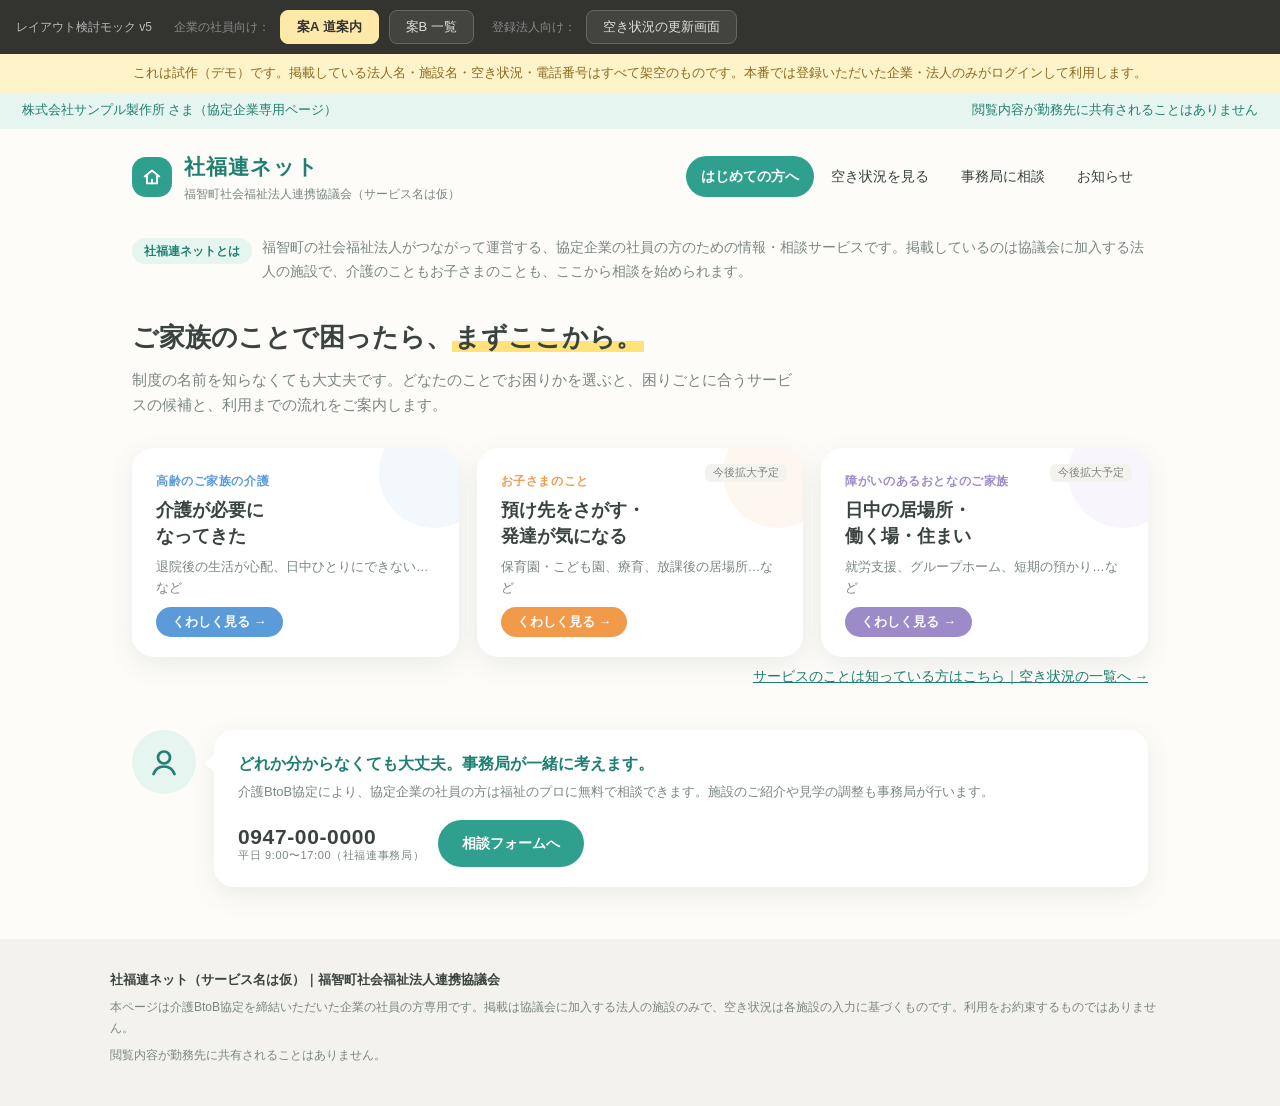
==== index.html @ cb3954a2 "社福連ネット 試作デモ（データはすべて架空） Co-Authored-By: Claude Fable 5 <noreply@anthropic.com>" ====
<!DOCTYPE html>
<html lang="ja">
<head>
<meta charset="UTF-8">
<meta http-equiv="refresh" content="0; url=kigyo.html">
<title>社福連ネット（仮称）</title>
</head>
<body>
<p><a href="kigyo.html">企業向けページへ移動します（自動で切り替わらない場合はこちら）</a></p>
</body>
</html>
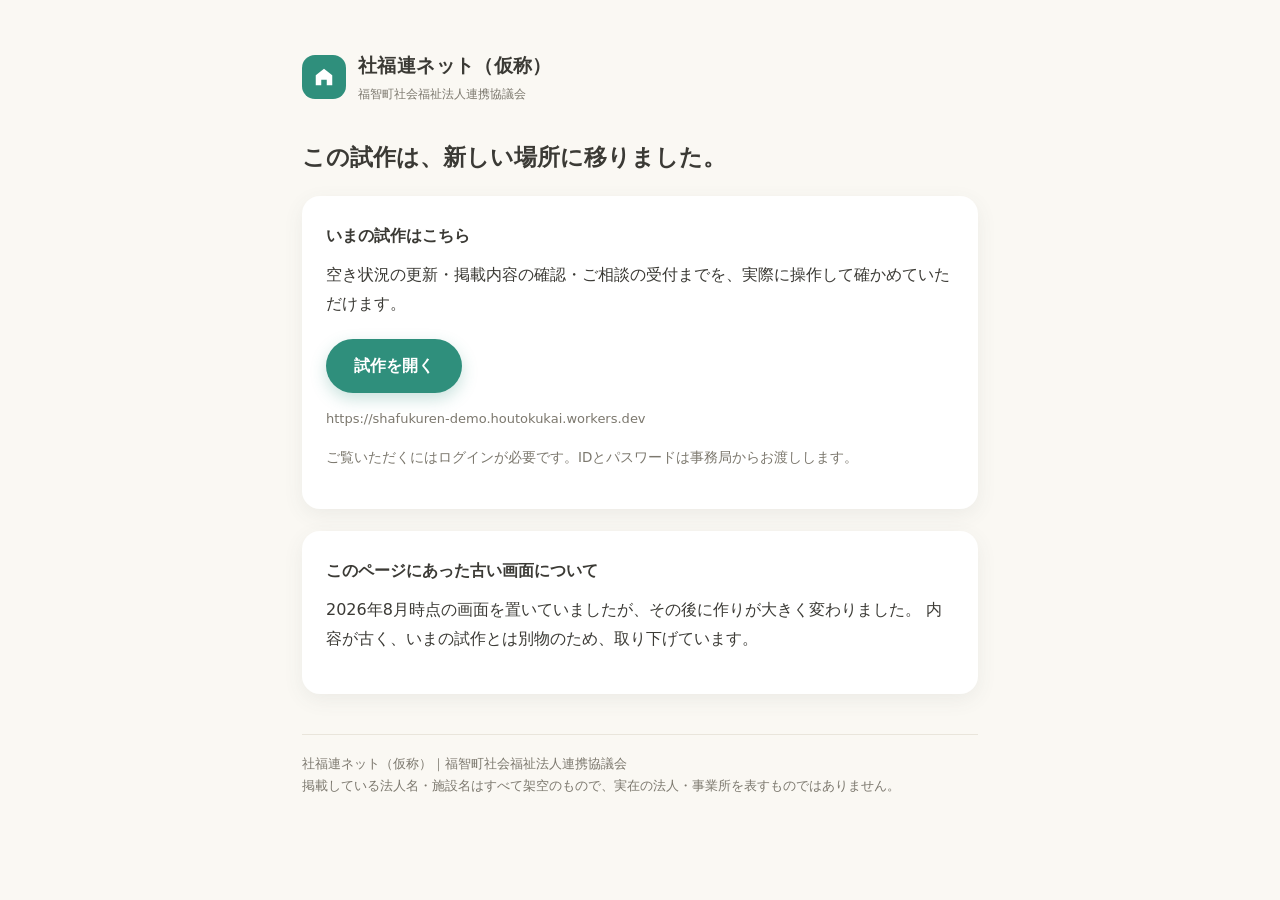
==== commit 1c9dbe09: "旧ダミー版をデモ機への案内1枚に差し替える 2026-08-17（手順28）で凍結したまま本線と別物になっていたため取り下げ、 Cloudflare Workers のデモ機への案内だけを残す。 消し" ====
--- a/index.html
+++ b/index.html
@@ -2,10 +2,80 @@
 <html lang="ja">
 <head>
 <meta charset="UTF-8">
-<meta http-equiv="refresh" content="0; url=kigyo.html">
-<title>社福連ネット（仮称）</title>
+<meta name="viewport" content="width=device-width, initial-scale=1.0">
+<meta name="robots" content="noindex, nofollow">
+<title>社福連ネット（仮称）｜ご案内</title>
+<style>
+  :root{
+    --ink:#3b3a35; --ink-soft:#7c786e; --primary:#2f8f7c; --primary-deep:#1f7f70;
+    --bg:#faf8f3; --line:#e9e5db; --shadow:0 6px 20px rgba(80,90,85,.08);
+  }
+  *{box-sizing:border-box;}
+  body{
+    margin:0; background:var(--bg); color:var(--ink);
+    font-family:"Hiragino Kaku Gothic ProN","Yu Gothic",system-ui,sans-serif;
+    line-height:1.8; -webkit-text-size-adjust:100%;
+  }
+  .wrap{max-width:720px; margin:0 auto; padding:48px 22px 64px;}
+  header{display:flex; align-items:center; gap:12px; margin-bottom:34px;}
+  .mark{
+    width:44px; height:44px; border-radius:13px; background:var(--primary);
+    display:flex; align-items:center; justify-content:center; flex:0 0 44px;
+  }
+  .mark svg{width:22px; height:22px; fill:#fff;}
+  .ttl{font-size:19px; font-weight:800; letter-spacing:.02em;}
+  .sub{font-size:12px; color:var(--ink-soft); margin-top:2px;}
+  h1{font-size:23px; margin:0 0 18px; line-height:1.5;}
+  .card{
+    background:#fff; border-radius:18px; box-shadow:var(--shadow);
+    padding:26px 24px; margin:22px 0;
+  }
+  .card h2{font-size:16px; margin:0 0 10px;}
+  p{margin:0 0 14px;}
+  .note{font-size:13.5px; color:var(--ink-soft);}
+  .btn{
+    display:inline-block; background:var(--primary); color:#fff; text-decoration:none;
+    font-weight:bold; border-radius:999px; padding:13px 28px; margin-top:6px;
+    box-shadow:0 6px 16px rgba(47,143,124,.26);
+  }
+  .btn:hover{background:var(--primary-deep);}
+  .url{
+    font-size:13px; color:var(--ink-soft); margin-top:12px; word-break:break-all;
+  }
+  footer{margin-top:40px; font-size:12.5px; color:var(--ink-soft); border-top:1px solid var(--line); padding-top:18px;}
+  @media(max-width:600px){ .wrap{padding:32px 18px 48px;} h1{font-size:20px;} }
+</style>
 </head>
 <body>
-<p><a href="kigyo.html">企業向けページへ移動します（自動で切り替わらない場合はこちら）</a></p>
+<div class="wrap">
+  <header>
+    <div class="mark"><svg viewBox="0 0 24 24"><path d="M12 3 3 10v11h6v-6h6v6h6V10z"/></svg></div>
+    <div>
+      <div class="ttl">社福連ネット（仮称）</div>
+      <div class="sub">福智町社会福祉法人連携協議会</div>
+    </div>
+  </header>
+
+  <h1>この試作は、新しい場所に移りました。</h1>
+
+  <div class="card">
+    <h2>いまの試作はこちら</h2>
+    <p>空き状況の更新・掲載内容の確認・ご相談の受付までを、実際に操作して確かめていただけます。</p>
+    <p><a class="btn" href="https://shafukuren-demo.houtokukai.workers.dev">試作を開く</a></p>
+    <p class="url">https://shafukuren-demo.houtokukai.workers.dev</p>
+    <p class="note">ご覧いただくにはログインが必要です。IDとパスワードは事務局からお渡しします。</p>
+  </div>
+
+  <div class="card">
+    <h2>このページにあった古い画面について</h2>
+    <p>2026年8月時点の画面を置いていましたが、その後に作りが大きく変わりました。
+       内容が古く、いまの試作とは別物のため、取り下げています。</p>
+  </div>
+
+  <footer>
+    社福連ネット（仮称）｜福智町社会福祉法人連携協議会<br>
+    掲載している法人名・施設名はすべて架空のもので、実在の法人・事業所を表すものではありません。
+  </footer>
+</div>
 </body>
 </html>
